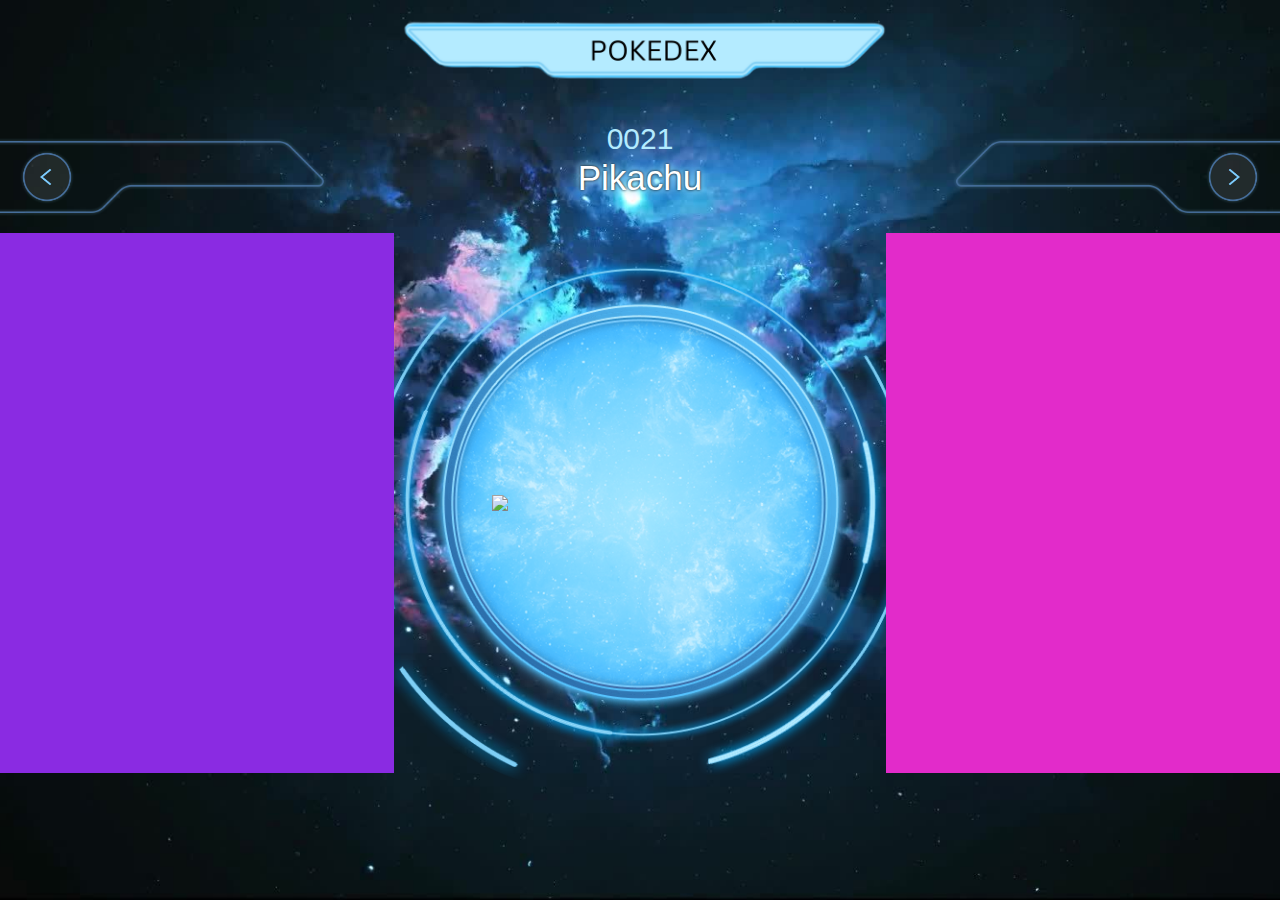
==== card.html @ f250ad4b "set up pokemon stats layout" ====
<!DOCTYPE html>
<html lang="en">
<head>
    <meta charset="UTF-8">
    <meta name="viewport" content="width=device-width, initial-scale=1.0">
    <link rel="icon" type="image/x-icon" href="images/icons/favIcon.png">
    <script src="js/handlebars.min.js"></script>
    <link rel="stylesheet" href="css/pokemonStatsPage/card.css">
    <link rel="stylesheet" href="css/initialPage/homeSection/nav-section.css">
    <link rel="stylesheet" href="css/initialPage/homeSection/landing-section.css">
    <link rel="stylesheet" href="css/general.css">
    <link rel="stylesheet" href="css/pokemonStatsPage/slider.css">
    <title>Pokedex</title>
</head>
<body>
    <!-- nav-bar -->
    <nav>
        <img src="/images/pokdex-title.png" id="nav-title">
    </nav>

  
    <!-- main -->
    <div id="main-container">

        <!-- slider -->
        <div id = "pokedex-slider">
            <div id="left-slider-bkg">
                <img src="images/icons/arrow_left_btn.png" id="left-arrow">
            </div>
            <div id="slider-title">
                <span id="slider-id">0021</span>
                <p id="slider-name">Pikachu</p>
            </div>
            <div id="right-slider-bkg">
                <img src="/images/icons/arrow_right_btn.png" id = "right-arrow">
            </div>
        </div>



        <section id = "pokemon-container">
              <!-- left section -->
            <div id = "pokemon-card-left-section">
                <div id="top-left-section">
                    <div id="name">

                    </div>
                    <div id="about">

                    </div>
                    
                </div>
                <div id="bottom-left-section">
                    <div id="about-pokemon">

                    </div>
                </div>
            </div>

            <!-- middle -->

            <div id="pokemon-bkg-container">
                <img src="images/0f5fe38127f2284bd9d2ed531117440f-removebg-preview.png" id ="back">
                <img src="images/pokemon_circle_bg.png" id = "circle">
                <img src="images/pokemon_bg.png" id="rotate">
            </div>
           
        
            <!-- right section -->
            <div id = "pokemon-card-right-section">
                
            </div>
        </section>
    </div>

    <script type="text/x-handlebars-template" id="pokemon-template">
    <!-- The content of the Handlebars template will go here -->
    </script>


    <script  type="module" src="/js/app.js"></script>
    <script  type="module" src="js/advance-search-handler.js"></script>
</body>
</html>
---- css/pokemonStatsPage/card.css ----
#pokemon-container{
    width:100%;
    height:60vh;
    display:flex;
    align-items: center;
    justify-content: center;

  }


/* middle section*/
#pokemon-bkg-container{
  display:flex;
  flex-direction: column;
  align-items: center;
  justify-content: center;
  margin:auto;
  width:50%;
}

#circle{
  z-index:-1;
  position:absolute;
  width:30%;
}
#back{
  z-index:1;
  width:60%;
}
#rotate{
  z-index:-2;
  position:absolute;
  width:45%;
  animation: rotate 3s linear infinite;

}

@keyframes rotate {
  from {
      transform: rotate(0deg); /* Starting rotation angle (0 degrees) */
  }
  to {
      transform: rotate(360deg); /* Ending rotation angle (360 degrees) for a full rotation */
  }
}



/* left section */
#pokemon-card-left-section{
  background-color:blueviolet;
  width:40%;
  display:flex;
  flex-direction: column;
  height:60vh;

}


#top-left-section{
    background-color: aquamarine;

}
#bottom-left-section{
    background-color:green;

}

/* right slider */
#pokemon-card-right-section{
  background-color:rgb(226, 43, 202);
  width:40%;
  display:flex;
  flex-direction: column;
  height:60vh;

}



  /* Add your mobile-specific styles here */
@media (max-width: 600px) {
    #pokemon-container {
        display: flex;
        flex-direction: column;
        margin-top:50px;
    }
    #pokemon-bkg-container,
    #circle{
      width:70%;
    }
    #back{
      width:70%;
    }
    #rotate{
      width:90%;
    }

    #pokemon-bkg-container {
        order: -1; /* Places the middle section on top */
    }
    #rotate{
      animation: none;
    }

    /* left */
    #pokemon-card-left-section{
      width:100%;
      margin-top:50px;
    }

    #pokemon-card-right-section{
      width:100%;
    }

    /* right */
}
---- css/initialPage/homeSection/nav-section.css ----
nav{
    display:flex;
    align-items: center;
    justify-content: center;
    width:50%;
    margin:auto;
}

#nav-title{
    width:80%;
}

#logo{
    max-width:120px;
    cursor: pointer;
}

#ball-logo{
    max-width:30px;
    cursor:pointer;
}
---- css/initialPage/homeSection/landing-section.css ----
#landing-section{
    width: 100%;
    display:flex;
    flex-direction: column;
}


/* background */
#background-container{
  position:absolute;
  height:50vh;
  top:0;;
  z-index:-10;

}

#landing-img{
  width:100%;
  opacity: 0.9;
}

/* search section */
#search-section{
    width:100%;
    border:0.6px solid white;
    border:1px solid #91c6e9;
    box-shadow:  0 0 2px #68b7ec, 0 0 2px #68b7ec, 0 0 2px #68b7ec, 0 0 10px #68b7ec,
                inset 0 0 25px #68b7ec;
    border-radius: 20px;
    border-bottom-left-radius: 10px;
    border-bottom-right-radius: 10px;
    margin-top:30%;
    
  }

#search-container{
    padding-left:40px;
    padding-right:80px;
    padding-bottom:20px;
    padding-top:15px;
    display:flex;
    flex-direction: column;

}
  
  
#look-up-title {
    margin:none;
    text-transform: initial;
    font-weight: 100;
    color: #b3eafe;
    text-shadow: 0 0 5px #b3eafe, 0 0 5px #b3eafe;

    font-size: 100%;
   
}
  
#search{
    display: flex;
    align-items: center;
    justify-content: center;
    margin-right:80px;
    width:100%;
}
  
#search-bar {
    display:flex;
    align-items: center;
    padding-right: 10px; 
    flex: 3; 
}
  
  
#search-bar input {
    max-width: 70%;
    background-color: transparent;
    background-color: rgb(246, 246, 255);
    border-radius: 40px;
    height: 40px;
    outline: none;
    border: none;
    font-weight: 100;
    font-size:100%;
    color: rgb(0, 0, 0);
    font-family: 'Raleway', sans-serif;
    padding-left: 30px;
    flex:2;
}
  
#search-bar img {
    max-width: 30px;
    cursor: pointer;
    margin-left:-60px;
    padding-right:15px;
}
  
  
#lookup-btn{
    background-color: transparent;
    outline: none;
    border: none;;
}
  
  
#suprise-me-btn{
    display:flex;
    justify-content: center;
    align-items: center;
    align-self: center;
    height:40px;
    width:20%;
    border-radius:60px;
    outline: none;
    border:none;
    background-color: #ffdc00 ;
    box-shadow: 0 0 5px #ffdc00, 0 0 2px #ffdc00, 0 0 5px #ffdc00, 0 0 200px #ffdc00;
    color:white;
    cursor: pointer;
    padding:10px;
  }
  
  
#suprise-me-btn img{
    max-width:28px;
  }


  /* media queries */
  
  @media (max-width: 750px) {
    #background-container{
      position:relative;
      height:fit-content
    }
    #title-cntainer{
      height:6.5vh;
    }
    #title-img{
      width:100%;
    
    }
    #look-up-title {
      font-size: 15px;
    }
    #search-section{
      margin-top:0;
    }
    
    #search-container{
        padding-right:10px;
        padding-left:10px;
    }
    #search-bar{
        padding-right:0px;
        width:100%;
    }

    #search-bar input{
      width:100%;
      height: 30px;;
    }
  
    #suprise-me-btn{
      height:30px;
    }

    #search-bar img ,
    #suprise-me-btn img{
      width:20px;
    }
  
    #search-bar img {
      padding-right:10px;
    } 
  }
---- css/general.css ----
html{
    background-image: url("/images/background.jpg");
    background-position: center;
    background-size: cover;
    background-attachment: fixed;
    z-index:-100;
    font-family: 'Franklin Gothic Medium', 'Arial Narrow', Arial, sans-serif;
}


body{
    margin:0;
    font-size:20px;
}

h1{
    font-size:larger !important;
}

#main-container{
    max-width:100%;
    margin:auto;
    z-index:100;
}
---- css/pokemonStatsPage/slider.css ----
/* slider */

#pokedex-slider{
    display:flex;
    align-items: center;
    justify-content:space-between;
    margin:auto;
    margin-top:20px;
    width:100%;
    position:relative;
 
}

/* left side of slider */
#left-slider-bkg{
    width:35%;
    background-image: url("/images/arrow_pc_left.png");
    background-size: contain;
    background-repeat: no-repeat;
    background-position: left;
    display: flex;
    align-items: center;
    justify-content: left;
    padding-top:12px;
    padding-bottom:12px;
    cursor: pointer;
  

}

#left-arrow{
  padding-left:20px;
  width:12%;
  cursor: pointer;

}

/* right side of slider */
#right-slider-bkg{
    width:35%;
    background-image: url("/images/arrow_pc_right.png");
    background-size: contain;
    background-position: right;
    background-repeat: no-repeat;
    display:flex;
    align-items:center;
    justify-content: right;
    padding-top:12px;
    padding-bottom:12px;
    cursor: pointer;
    
  
}

#right-arrow{
    padding-right:20px;
    width:12%;
    cursor: pointer;
 
}

#slider-title{
  display: flex;
  flex-direction: column;
  align-items: center;
  margin:auto;
  font-size: 35px;
  font-weight:500;
}

/* pokemon title */
#slider-name{
  margin-top:2px;
  color: #fff;
  text-shadow: 0 0 3px #000, 2px 2px 7px #9be1ff, -2px -2px 7px #9be1ff;
}

#slider-id{
  font-size:30px;
  color: #b3eafe;
}


@media (max-width: 670px) {
  #right-slider-bkg,
  #left-slider-bkg{
    background-image: none;
  }

  #right-arrow,
  #left-arrow{
    width:40%;
  }

  #slider-name{
    margin-bottom:0;
  }
}
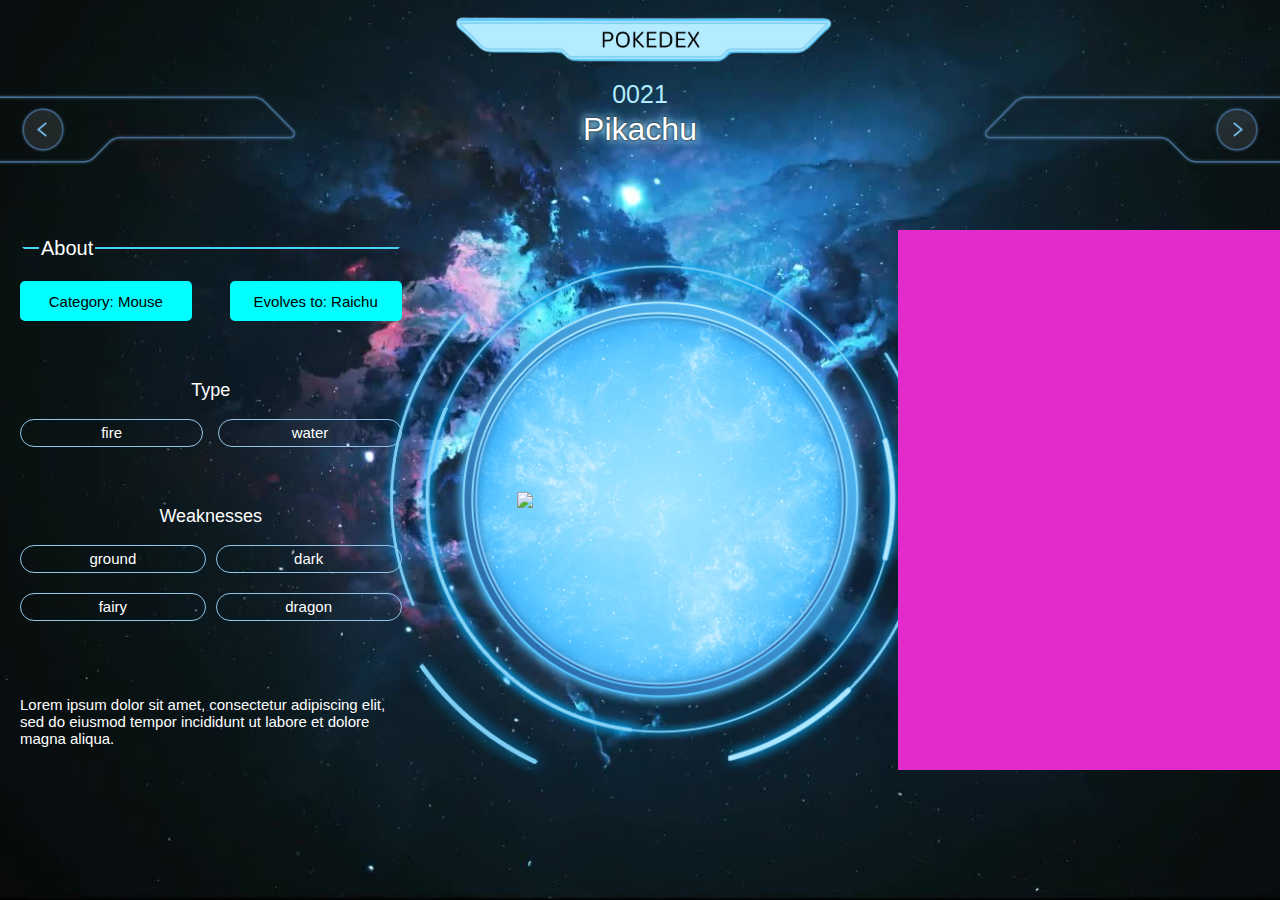
==== commit 6be4c001: "added left section for pokemon card" ====
--- a/card.html
+++ b/card.html
@@ -36,23 +36,46 @@
             </div>
         </div>
 
-
-
         <section id = "pokemon-container">
               <!-- left section -->
             <div id = "pokemon-card-left-section">
+                <!-- top -->
                 <div id="top-left-section">
-                    <div id="name">
-
+                    <fieldset>
+                        <legend class="left-legend">About</legend>
+                    </fieldset>
+                    <div id="about-info-container">
+                        <div id="about-category">
+                            <p>Category: Mouse</p>
+                        </div>
+                        <div id="about-evolution">
+                            <p>Evolves to: Raichu</p>
+                        </div>
                     </div>
-                    <div id="about">
-
+                    <div id="pokemon-traits-container">
+                        <div id="about-types-container">
+                            <p>Type</p>
+                            <div id="about-types">
+                                <button class="type-btn">fire</button>
+                                <button class="type-btn">water</button>
+                            </div>
+                        </div>
+                        <div id="about-weakness-container">
+                            <p>Weaknesses</p>
+                            <div id="about-weakness">
+                                <button class="type-btn">ground</button>
+                                <button class="type-btn">dark</button>
+                                <button class="type-btn">fairy</button>
+                                <button class="type-btn">dragon</button>
+                            </div>
+                        </div>
                     </div>
-                    
                 </div>
+                <!-- bottom -->
                 <div id="bottom-left-section">
                     <div id="about-pokemon">
-
+                        <p>Lorem ipsum dolor sit amet, consectetur adipiscing elit, 
+                            sed do eiusmod tempor incididunt ut labore et dolore magna aliqua. </p>
                     </div>
                 </div>
             </div>
@@ -77,9 +100,6 @@
     <!-- The content of the Handlebars template will go here -->
     </script>
 
-
-    <script  type="module" src="/js/app.js"></script>
-    <script  type="module" src="js/advance-search-handler.js"></script>
 </body>
 </html>
 
--- a/css/pokemonStatsPage/card.css
+++ b/css/pokemonStatsPage/card.css
@@ -4,11 +4,12 @@
     display:flex;
     align-items: center;
     justify-content: center;
+    margin-top:50px;
 
   }
 
 
-/* middle section*/
+/*---------------------------------------------- middle section--------------------------------------------------*/
 #pokemon-bkg-container{
   display:flex;
   flex-direction: column;
@@ -16,6 +17,7 @@
   justify-content: center;
   margin:auto;
   width:50%;
+  
 }
 
 #circle{
@@ -46,27 +48,127 @@
 
 
 
-/* left section */
+/* ----------------------------------------------left section ---------------------------------------------------*/
 #pokemon-card-left-section{
-  background-color:blueviolet;
+
   width:40%;
   display:flex;
   flex-direction: column;
-  height:60vh;
-
-}
-
-
-#top-left-section{
-    background-color: aquamarine;
-
-}
+  margin:20px;
+  position:relative;
+
+}
+
+/* ------------top left section ------------------*/
+
+
+fieldset{
+  border: 2px solid transparent; 
+  border-top-color: rgb(70, 211, 243); 
+  color:white;
+  background-color: transparent;
+
+}
+
+/*
+ pokemon traits section:
+
+ contains about container and weakness container
+
+*/
+
+#pokemon-traits-container{
+  display:flex;
+  flex-direction: column;
+  justify-content: space-evenly;
+  height:40vh;
+
+}
+
+/* about container */
+#about-info-container{
+  display:flex;
+  justify-content: space-between;
+}
+
+#about-category,
+#about-evolution{
+  display:flex;
+  background-color: #00ffff;
+  justify-content: space-evenly;
+  align-items: center;
+  width:45%;
+  height:40px;
+  padding:none;
+  font-size:15px;
+  border:none;
+  border-radius:5px;
+  white-space: nowrap; 
+  
+}
+
+/* types/weakness container */
+#about-types-container,
+#about-weakness-container{
+  display:flex;
+  flex-direction: column;
+  align-items: center;
+  justify-content: center;
+}
+
+#about-types-container p,
+#about-weakness-container p{
+  font-size:18px;
+  color:white;
+  padding:none;
+}
+
+#about-types{
+  display:flex;
+  width:100%;
+  justify-content: space-between;
+  align-items: center;
+}
+
+#about-weakness{
+  display: grid;
+  grid-template-columns: 1fr 1fr;
+  grid-template-rows: 1fr;
+  grid-column-gap: 10px;
+  grid-row-gap: 20px;
+  width:100%;
+  margin-bottom:20px;
+}
+
+.type-btn{
+  background-color: transparent;
+  border:none;
+  color:white;
+  border-radius: 50px;
+  width:100%;
+  border-style: solid;
+  border-width: 1px;
+  border-color: #91c6e9;
+  height:28px;
+  font-size:15px;
+  cursor:pointer;
+
+}
+
+#about-types .type-btn{
+  width:48%;
+}
+
+
+
+/* -----------------------bottom left section------------- */
+
 #bottom-left-section{
-    background-color:green;
-
-}
-
-/* right slider */
+    color:white;
+    font-size:15px;
+}
+
+/* ------------------------------------------------------right section -----------------------------------------------*/
 #pokemon-card-right-section{
   background-color:rgb(226, 43, 202);
   width:40%;
@@ -79,11 +181,17 @@
 
 
   /* Add your mobile-specific styles here */
-@media (max-width: 600px) {
+  @media (max-width: 700px) {
     #pokemon-container {
         display: flex;
         flex-direction: column;
-        margin-top:50px;
+        margin-top:100px;
+        height:100vh;
+        width:90%;
+        margin:auto;
+    }
+    #pokemon-traits-container{
+      height:30vh;
     }
     #pokemon-bkg-container,
     #circle{
@@ -98,6 +206,8 @@
 
     #pokemon-bkg-container {
         order: -1; /* Places the middle section on top */
+        margin-bottom:100px;
+        margin-top:100px;
     }
     #rotate{
       animation: none;
@@ -109,9 +219,13 @@
       margin-top:50px;
     }
 
+    #about-category {
+
+    }
     #pokemon-card-right-section{
       width:100%;
     }
 
     /* right */
-}+}
+
--- a/css/initialPage/homeSection/nav-section.css
+++ b/css/initialPage/homeSection/nav-section.css
@@ -7,7 +7,7 @@
 }
 
 #nav-title{
-    width:80%;
+    width:400px;
 }
 
 #logo{
--- a/css/pokemonStatsPage/slider.css
+++ b/css/pokemonStatsPage/slider.css
@@ -5,7 +5,7 @@
     align-items: center;
     justify-content:space-between;
     margin:auto;
-    margin-top:20px;
+    margin:0px;
     width:100%;
     position:relative;
  
@@ -13,7 +13,7 @@
 
 /* left side of slider */
 #left-slider-bkg{
-    width:35%;
+    width:30%;
     background-image: url("/images/arrow_pc_left.png");
     background-size: contain;
     background-repeat: no-repeat;
@@ -37,7 +37,7 @@
 
 /* right side of slider */
 #right-slider-bkg{
-    width:35%;
+    width:30%;
     background-image: url("/images/arrow_pc_right.png");
     background-size: contain;
     background-position: right;
@@ -64,7 +64,7 @@
   flex-direction: column;
   align-items: center;
   margin:auto;
-  font-size: 35px;
+  font-size: 32px;
   font-weight:500;
 }
 
@@ -76,7 +76,7 @@
 }
 
 #slider-id{
-  font-size:30px;
+  font-size:25px;
   color: #b3eafe;
 }
 
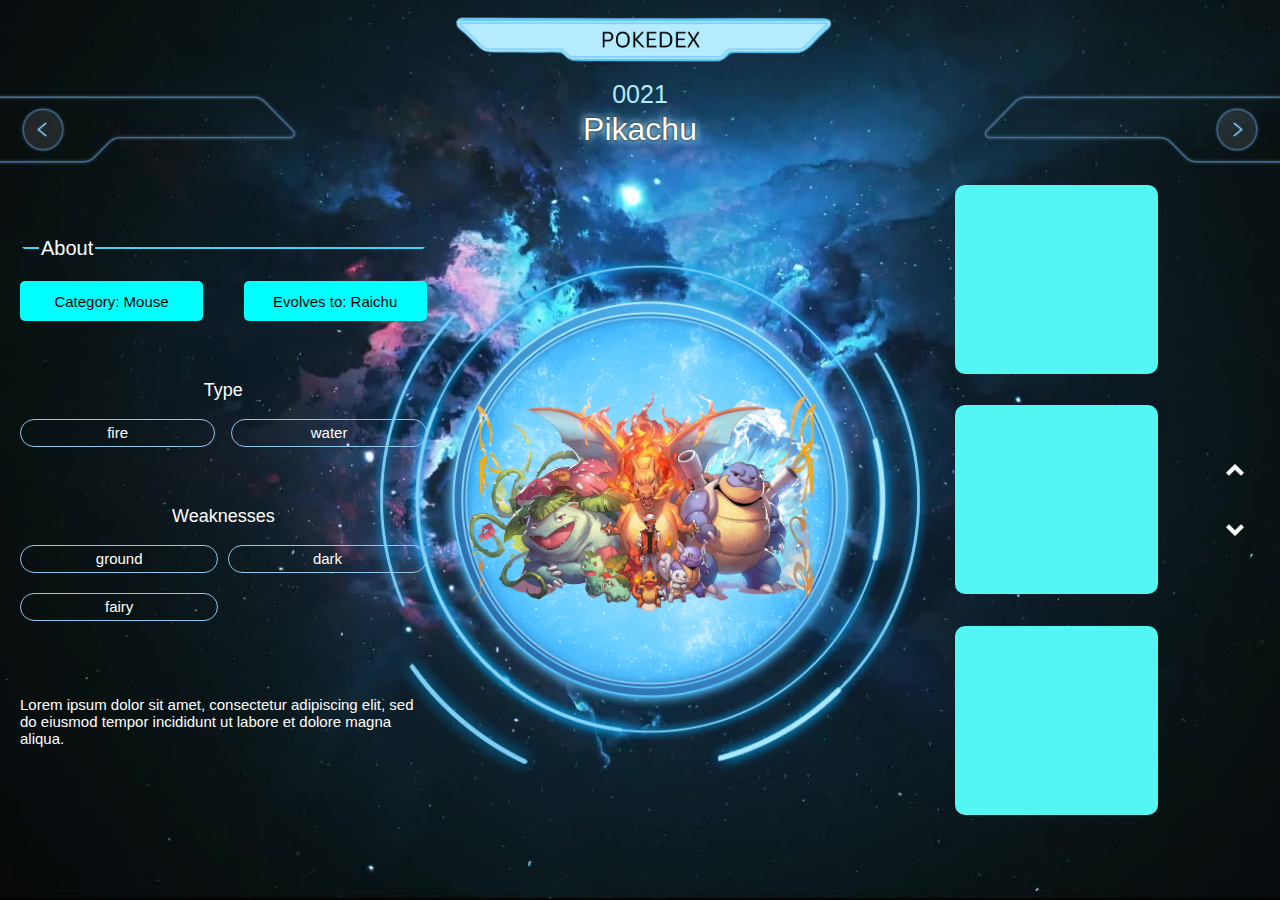
==== commit b02018a7: "completed right section of pokemon card" ====
--- a/card.html
+++ b/card.html
@@ -54,19 +54,19 @@
                     </div>
                     <div id="pokemon-traits-container">
                         <div id="about-types-container">
-                            <p>Type</p>
+                            <p class="attribut-title">Type</p>
                             <div id="about-types">
                                 <button class="type-btn">fire</button>
                                 <button class="type-btn">water</button>
                             </div>
                         </div>
                         <div id="about-weakness-container">
-                            <p>Weaknesses</p>
+                            <p class="attribut-title">Weaknesses</p>
                             <div id="about-weakness">
                                 <button class="type-btn">ground</button>
                                 <button class="type-btn">dark</button>
                                 <button class="type-btn">fairy</button>
-                                <button class="type-btn">dragon</button>
+        
                             </div>
                         </div>
                     </div>
@@ -83,7 +83,7 @@
             <!-- middle -->
 
             <div id="pokemon-bkg-container">
-                <img src="images/0f5fe38127f2284bd9d2ed531117440f-removebg-preview.png" id ="back">
+                <img src="images/landing-background.png" id ="back">
                 <img src="images/pokemon_circle_bg.png" id = "circle">
                 <img src="images/pokemon_bg.png" id="rotate">
             </div>
@@ -91,7 +91,15 @@
         
             <!-- right section -->
             <div id = "pokemon-card-right-section">
-                
+                <div id="arrows">
+                    <img id ="up-arrow" src="images/icons/expand-arrow.png">
+                    <img id ="down-arrow" src="images/icons/expand-arrow.png">
+                </div>
+                <div id="evolution-chain-container">
+                    <div class="pokemon-evolution"></div>
+                    <div class="pokemon-evolution"></div>
+                    <div class="pokemon-evolution"></div>
+                </div>
             </div>
         </section>
     </div>
--- a/css/pokemonStatsPage/card.css
+++ b/css/pokemonStatsPage/card.css
@@ -16,7 +16,7 @@
   align-items: center;
   justify-content: center;
   margin:auto;
-  width:50%;
+  width:40%;
   
 }
 
@@ -27,7 +27,7 @@
 }
 #back{
   z-index:1;
-  width:60%;
+  width:90%;
 }
 #rotate{
   z-index:-2;
@@ -56,6 +56,7 @@
   flex-direction: column;
   margin:20px;
   position:relative;
+  margin:20px;
 
 }
 
@@ -170,18 +171,56 @@
 
 /* ------------------------------------------------------right section -----------------------------------------------*/
 #pokemon-card-right-section{
-  background-color:rgb(226, 43, 202);
-  width:40%;
-  display:flex;
-  flex-direction: column;
-  height:60vh;
-
-}
-
+  width:40%;
+  display:flex;
+  justify-content: space-between;
+  align-items: center;
+  height:70vh;
+  margin:20px;
+  margin-left:0px;
+}
+
+#evolution-chain-container{
+  height:100%;
+  width:50%;
+  margin: auto;
+  display:flex;
+  flex-direction: column;
+  justify-content: space-between;
+  position:relative;
+  
+}
+
+.pokemon-evolution{
+  height:30%;
+  width:100%;
+  background-color: rgb(84, 246, 243);
+  border:none;
+  border-radius: 10px;
+}
+
+#arrows{
+  display:flex;
+  flex-direction: column;
+  align-items: center;
+  justify-content: space-between;
+  height:80px;
+  position: absolute;
+  right:20px;
+}
+
+#arrows img{
+  width:40%;
+  cursor: pointer;
+}
+
+#up-arrow{
+  transform: rotate(180deg);
+}
 
 
   /* Add your mobile-specific styles here */
-  @media (max-width: 700px) {
+  @media (max-width: 920px) {
     #pokemon-container {
         display: flex;
         flex-direction: column;
@@ -197,9 +236,9 @@
     #circle{
       width:70%;
     }
-    #back{
+    /* #back{
       width:70%;
-    }
+    } */
     #rotate{
       width:90%;
     }
@@ -216,7 +255,7 @@
     /* left */
     #pokemon-card-left-section{
       width:100%;
-      margin-top:50px;
+      margin-top:10px;
     }
 
     #about-category {
@@ -224,8 +263,21 @@
     }
     #pokemon-card-right-section{
       width:100%;
-    }
-
+      flex-direction: column;
+    }
+
+    #evolution-chain-container{
+      flex-direction: row;
+      width:100%;
+    }
+    .pokemon-evolution{
+      height:100%;
+      width:30%;
+    }
+    #arrows img{
+      display:none;
+    }
     /* right */
-}
-
+
+}
+
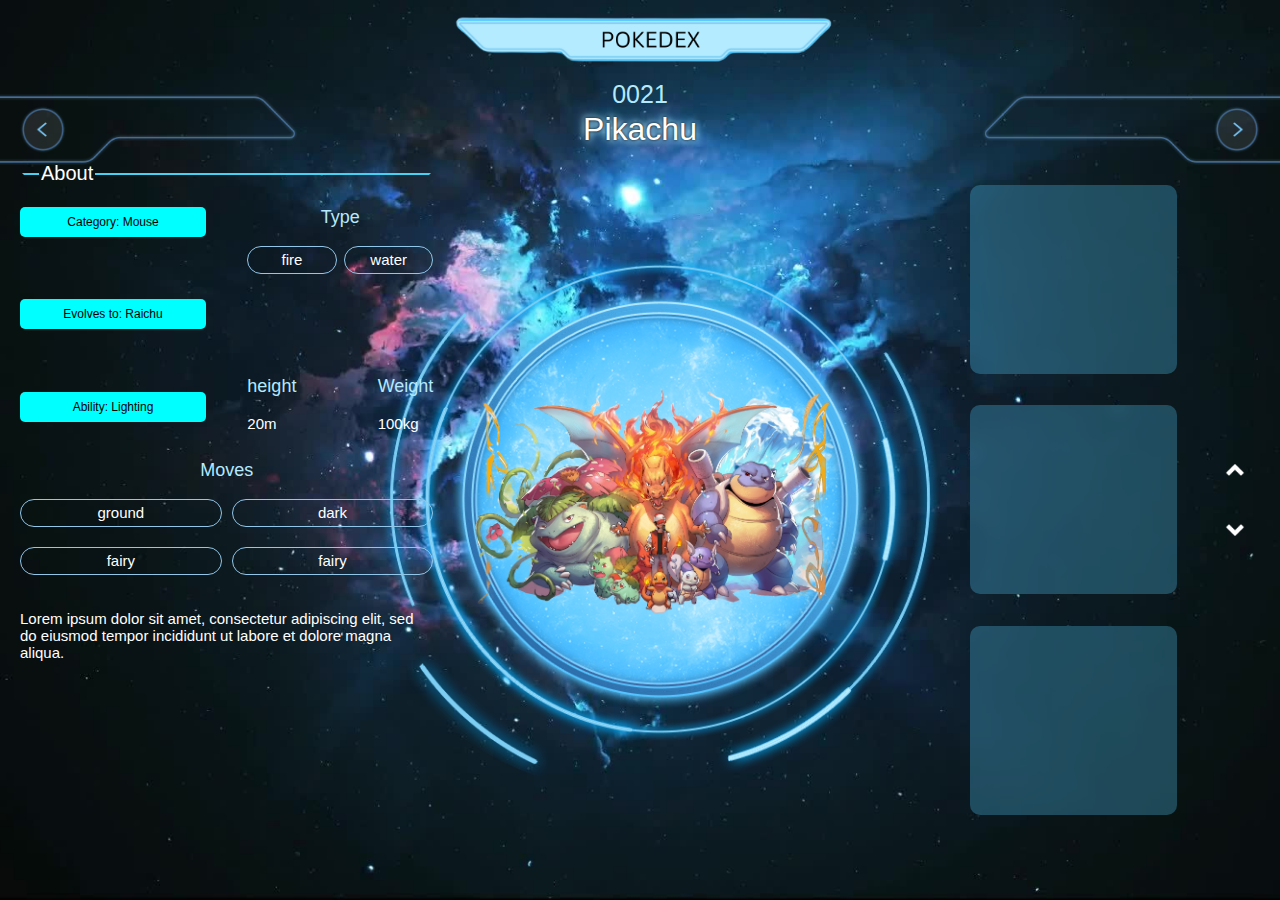
==== commit 628e9ac4: "completed card layout for pokemon" ====
--- a/card.html
+++ b/card.html
@@ -44,30 +44,52 @@
                     <fieldset>
                         <legend class="left-legend">About</legend>
                     </fieldset>
-                    <div id="about-info-container">
-                        <div id="about-category">
-                            <p>Category: Mouse</p>
-                        </div>
-                        <div id="about-evolution">
-                            <p>Evolves to: Raichu</p>
-                        </div>
-                    </div>
-                    <div id="pokemon-traits-container">
-                        <div id="about-types-container">
-                            <p class="attribut-title">Type</p>
-                            <div id="about-types">
-                                <button class="type-btn">fire</button>
-                                <button class="type-btn">water</button>
+                    <!-- top container -->
+                    <div id="pokemon-details-container">
+                        <!-- left section -->
+                         <div id="about-info-container">
+                            <div id="about-category">
+                                <p>Category: Mouse</p>
+                            </div>
+                            <div id="about-evolution">
+                                <p>Evolves to: Raichu</p>
+                            </div>
+                            <div id="about-ability-container">
+                                <p class="attribut-title">Ability: Lighting</p>
                             </div>
                         </div>
-                        <div id="about-weakness-container">
-                            <p class="attribut-title">Weaknesses</p>
-                            <div id="about-weakness">
-                                <button class="type-btn">ground</button>
-                                <button class="type-btn">dark</button>
-                                <button class="type-btn">fairy</button>
-        
+                        <!-- right section -->
+                        <div id="pokemon-traits-container">
+                            <!-- top -->
+                            <div id="about-types-container">
+                                <p class="attribut-title">Type</p>
+                                <div id="about-types">
+                                    <button class="type-btn">fire</button>
+                                    <button class="type-btn">water</button>
+                                </div>
                             </div>
+                            <!-- bottom -->
+                            <div id="pokemon-size-container">
+                                <div id="height-container">
+                                    <p id="height-title">height</p>
+                                    <p id="height">20m</p>
+                                </div>
+                                <div id="weight-container">
+                                    <p id="weight-title">Weight</p>
+                                    <p id="weight">100kg</p>
+                                </div>
+                            </div>
+                    </div>
+                </div>
+                
+                    <div id="about-moves-container">
+                        <p class="attribut-title">Moves</p>
+                        <div id="about-moves">
+                            <button class="type-btn">ground</button>
+                            <button class="type-btn">dark</button>
+                            <button class="type-btn">fairy</button>
+                            <button class="type-btn">fairy</button>
+    
                         </div>
                     </div>
                 </div>
@@ -80,10 +102,10 @@
                 </div>
             </div>
 
-            <!-- middle -->
+            <!-- middle section -->
 
             <div id="pokemon-bkg-container">
-                <img src="images/landing-background.png" id ="back">
+                <img src="images/landing-background.png" id ="pokemon-img">
                 <img src="images/pokemon_circle_bg.png" id = "circle">
                 <img src="images/pokemon_bg.png" id="rotate">
             </div>
--- a/css/pokemonStatsPage/card.css
+++ b/css/pokemonStatsPage/card.css
@@ -3,8 +3,9 @@
     height:60vh;
     display:flex;
     align-items: center;
-    justify-content: center;
+    /* justify-content: center; */
     margin-top:50px;
+    margin-bottom:50px;
 
   }
 
@@ -25,9 +26,10 @@
   position:absolute;
   width:30%;
 }
-#back{
+#pokemon-img{
   z-index:1;
   width:90%;
+  cursor: pointer;
 }
 #rotate{
   z-index:-2;
@@ -57,10 +59,16 @@
   margin:20px;
   position:relative;
   margin:20px;
+  height:75vh;
 
 }
 
 /* ------------top left section ------------------*/
+#top-left-section{
+  display:flex;
+  flex-direction: column;
+  justify-content: space-between;
+}
 
 
 fieldset{
@@ -71,67 +79,112 @@
 
 }
 
-/*
- pokemon traits section:
-
- contains about container and weakness container
-
-*/
-
-#pokemon-traits-container{
-  display:flex;
-  flex-direction: column;
-  justify-content: space-evenly;
-  height:40vh;
-
-}
-
-/* about container */
+/* ------------------------top section of the left section----------------------------------- */
+
+#pokemon-details-container{
+  display:flex;
+  justify-content: space-between;
+  width:100%;
+  height:25vh;
+}
+
+
+/*-------------- left section -------------*/
 #about-info-container{
   display:flex;
-  justify-content: space-between;
+  flex-direction: column;
+  justify-content: space-between;
+  width:45%;
 }
 
 #about-category,
-#about-evolution{
+#about-evolution,
+#about-ability-container{
   display:flex;
   background-color: #00ffff;
-  justify-content: space-evenly;
-  align-items: center;
-  width:45%;
-  height:40px;
+  justify-content: space-around;
+  align-items: center;
+  width:100%;
+  height:30px;
   padding:none;
-  font-size:15px;
+  font-size:12px;
   border:none;
   border-radius:5px;
   white-space: nowrap; 
+  margin-bottom:10px;
   
 }
 
-/* types/weakness container */
-#about-types-container,
-#about-weakness-container{
+/* -------------right section-------------------*/
+
+#pokemon-traits-container{
+  display:flex;
+  flex-direction: column;
+  justify-content: space-between;
+  width:45%;
+}
+
+/* top */
+#about-types-container{
+  width:100%;
   display:flex;
   flex-direction: column;
   align-items: center;
   justify-content: center;
 }
 
-#about-types-container p,
-#about-weakness-container p{
+#about-types-container p{
   font-size:18px;
+  color:#b3eafe;
+  padding:none;
+  margin-top:0px;
+}
+
+#about-types{
+  display:flex;
+  width:100%;
+  justify-content: space-between;
+  align-items: center;
+}
+
+/* bottom */
+
+#pokemon-size-container{
+  width:100%;
+  display:flex;
+  align-items: center;
+  justify-content: space-between
+}
+
+#weight-container,
+#height-container{
+  display: flex;
+  flex-direction: column;
+
+}
+
+#weight-title,
+#height-title{
+  font-size: 18px;
+  color:#b3eafe;
+}
+
+#weight,
+#height{
+  font-size: 15px;;
+  margin:0px;
   color:white;
-  padding:none;
-}
-
-#about-types{
-  display:flex;
-  width:100%;
-  justify-content: space-between;
-  align-items: center;
-}
-
-#about-weakness{
+}
+
+
+/* ---------------------------- middle section of the top left section ------------------------------ */
+#about-moves-container{
+  width:100%;
+  margin-top:10px;
+}
+
+
+#about-moves{
   display: grid;
   grid-template-columns: 1fr 1fr;
   grid-template-rows: 1fr;
@@ -139,6 +192,12 @@
   grid-row-gap: 20px;
   width:100%;
   margin-bottom:20px;
+}
+
+#about-moves-container p{
+  text-align: center;
+  color:#b3eafe;
+  font-size: 18px;;
 }
 
 .type-btn{
@@ -162,6 +221,7 @@
 
 
 
+
 /* -----------------------bottom left section------------- */
 
 #bottom-left-section{
@@ -169,6 +229,7 @@
     font-size:15px;
 }
 
+
 /* ------------------------------------------------------right section -----------------------------------------------*/
 #pokemon-card-right-section{
   width:40%;
@@ -176,7 +237,6 @@
   justify-content: space-between;
   align-items: center;
   height:70vh;
-  margin:20px;
   margin-left:0px;
 }
 
@@ -194,9 +254,11 @@
 .pokemon-evolution{
   height:30%;
   width:100%;
-  background-color: rgb(84, 246, 243);
+  background-color: rgba(84, 200, 246, 0.3);
+  backdrop-filter: blur(8px);
   border:none;
   border-radius: 10px;
+  cursor: pointer;
 }
 
 #arrows{
@@ -219,18 +281,17 @@
 }
 
 
-  /* Add your mobile-specific styles here */
   @media (max-width: 920px) {
     #pokemon-container {
         display: flex;
         flex-direction: column;
         margin-top:100px;
-        height:100vh;
+        height:120vh;
         width:90%;
         margin:auto;
     }
     #pokemon-traits-container{
-      height:30vh;
+      /* height:30vh; */
     }
     #pokemon-bkg-container,
     #circle{
@@ -258,7 +319,7 @@
       margin-top:10px;
     }
 
-    #about-category {
+    #top-left-section{
 
     }
     #pokemon-card-right-section{
@@ -268,13 +329,17 @@
 
     #evolution-chain-container{
       flex-direction: row;
+      justify-content: space-between;
+      align-items: center;
       width:100%;
+      height:20vh;
     }
     .pokemon-evolution{
       height:100%;
       width:30%;
-    }
-    #arrows img{
+      margin-bottom: 50px;;
+    }
+    #arrows{
       display:none;
     }
     /* right */
--- a/css/initialPage/homeSection/nav-section.css
+++ b/css/initialPage/homeSection/nav-section.css
@@ -18,4 +18,10 @@
 #ball-logo{
     max-width:30px;
     cursor:pointer;
+}
+
+@media (max-width: 920px) {
+    #nav-title{
+        width:300px;
+    }
 }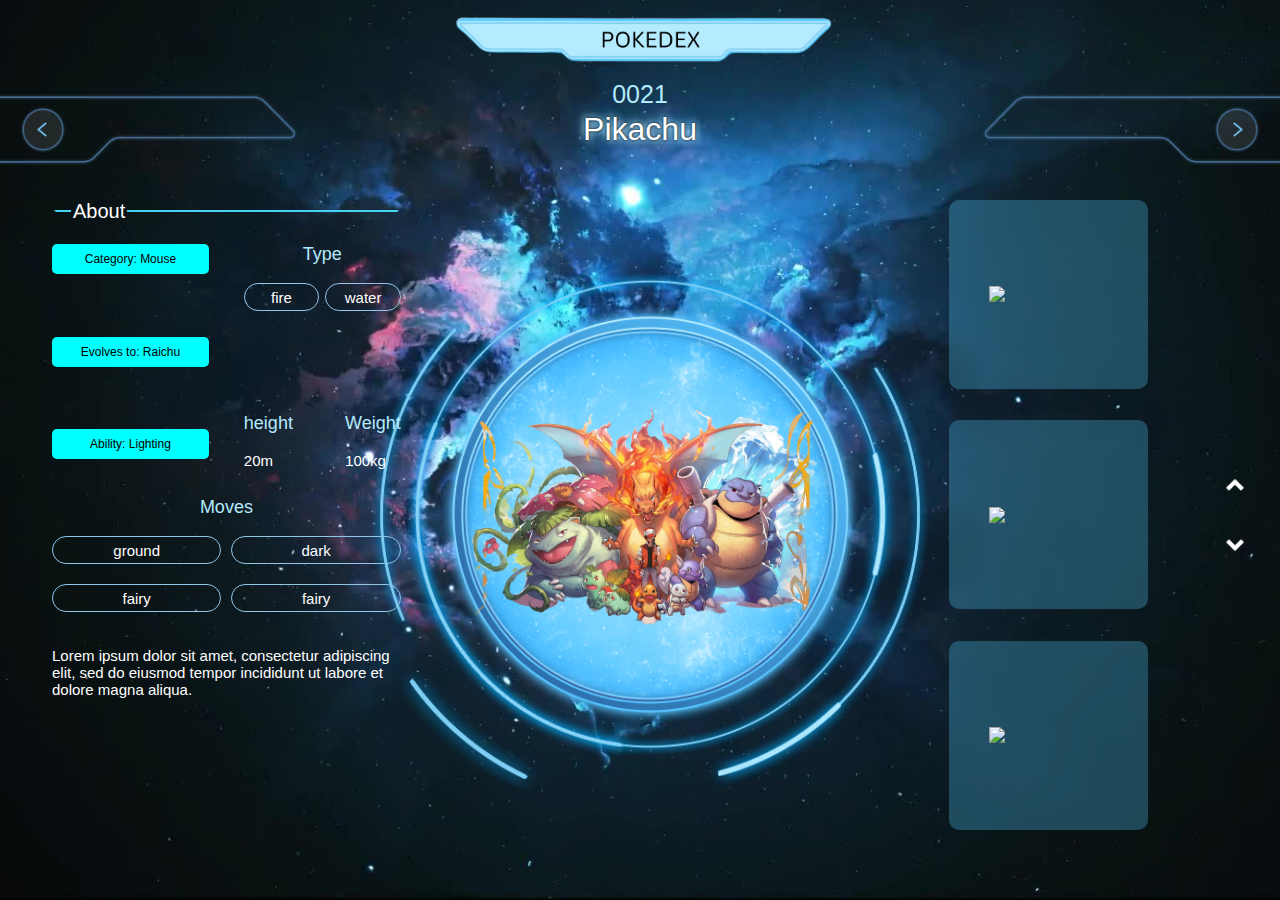
==== commit 96ed51f7: "fix: fixed styling for layout of card" ====
--- a/card.html
+++ b/card.html
@@ -103,7 +103,6 @@
             </div>
 
             <!-- middle section -->
-
             <div id="pokemon-bkg-container">
                 <img src="images/landing-background.png" id ="pokemon-img">
                 <img src="images/pokemon_circle_bg.png" id = "circle">
@@ -118,9 +117,9 @@
                     <img id ="down-arrow" src="images/icons/expand-arrow.png">
                 </div>
                 <div id="evolution-chain-container">
-                    <div class="pokemon-evolution"></div>
-                    <div class="pokemon-evolution"></div>
-                    <div class="pokemon-evolution"></div>
+                    <div class="pokemon-evolution"><img src="#" id="evolve-01"></div>
+                    <div class="pokemon-evolution"><img src="#" id="evolve-02"></div>
+                    <div class="pokemon-evolution"><img src="#" id="evolve-03"></div>
                 </div>
             </div>
         </section>
--- a/css/pokemonStatsPage/card.css
+++ b/css/pokemonStatsPage/card.css
@@ -1,10 +1,11 @@
 #pokemon-container{
-    width:100%;
-    height:60vh;
+    width:95%;
+    height:70vh;
     display:flex;
     align-items: center;
+    margin: auto;
     /* justify-content: center; */
-    margin-top:50px;
+    margin-top:20px;
     margin-bottom:50px;
 
   }
@@ -53,13 +54,14 @@
 /* ----------------------------------------------left section ---------------------------------------------------*/
 #pokemon-card-left-section{
 
-  width:40%;
-  display:flex;
-  flex-direction: column;
-  margin:20px;
+  width:35%;
+  display:flex;
+  flex-direction: column;
+  
   position:relative;
-  margin:20px;
-  height:75vh;
+  margin-right: 50px;
+  margin-left:20px;
+  height:100%;
 
 }
 
@@ -236,7 +238,7 @@
   display:flex;
   justify-content: space-between;
   align-items: center;
-  height:70vh;
+  height:100%;
   margin-left:0px;
 }
 
@@ -259,8 +261,17 @@
   border:none;
   border-radius: 10px;
   cursor: pointer;
-}
-
+  display:flex;
+  align-items: center;
+  justify-content: center;
+
+}
+
+#evolve-01,
+#evolve-02,
+#evolve-03{
+  width:60%;
+}
 #arrows{
   display:flex;
   flex-direction: column;
@@ -290,8 +301,8 @@
         width:90%;
         margin:auto;
     }
-    #pokemon-traits-container{
-      /* height:30vh; */
+    #pokemon-details-container{
+      height:inherit;
     }
     #pokemon-bkg-container,
     #circle{
@@ -310,18 +321,17 @@
         margin-top:100px;
     }
     #rotate{
-      animation: none;
+      /* animation: none; */
     }
 
     /* left */
     #pokemon-card-left-section{
       width:100%;
       margin-top:10px;
-    }
-
-    #top-left-section{
-
-    }
+      margin-right:20px;;
+    }
+
+  
     #pokemon-card-right-section{
       width:100%;
       flex-direction: column;
@@ -335,9 +345,8 @@
       height:20vh;
     }
     .pokemon-evolution{
-      height:100%;
+      height:80%;
       width:30%;
-      margin-bottom: 50px;;
     }
     #arrows{
       display:none;
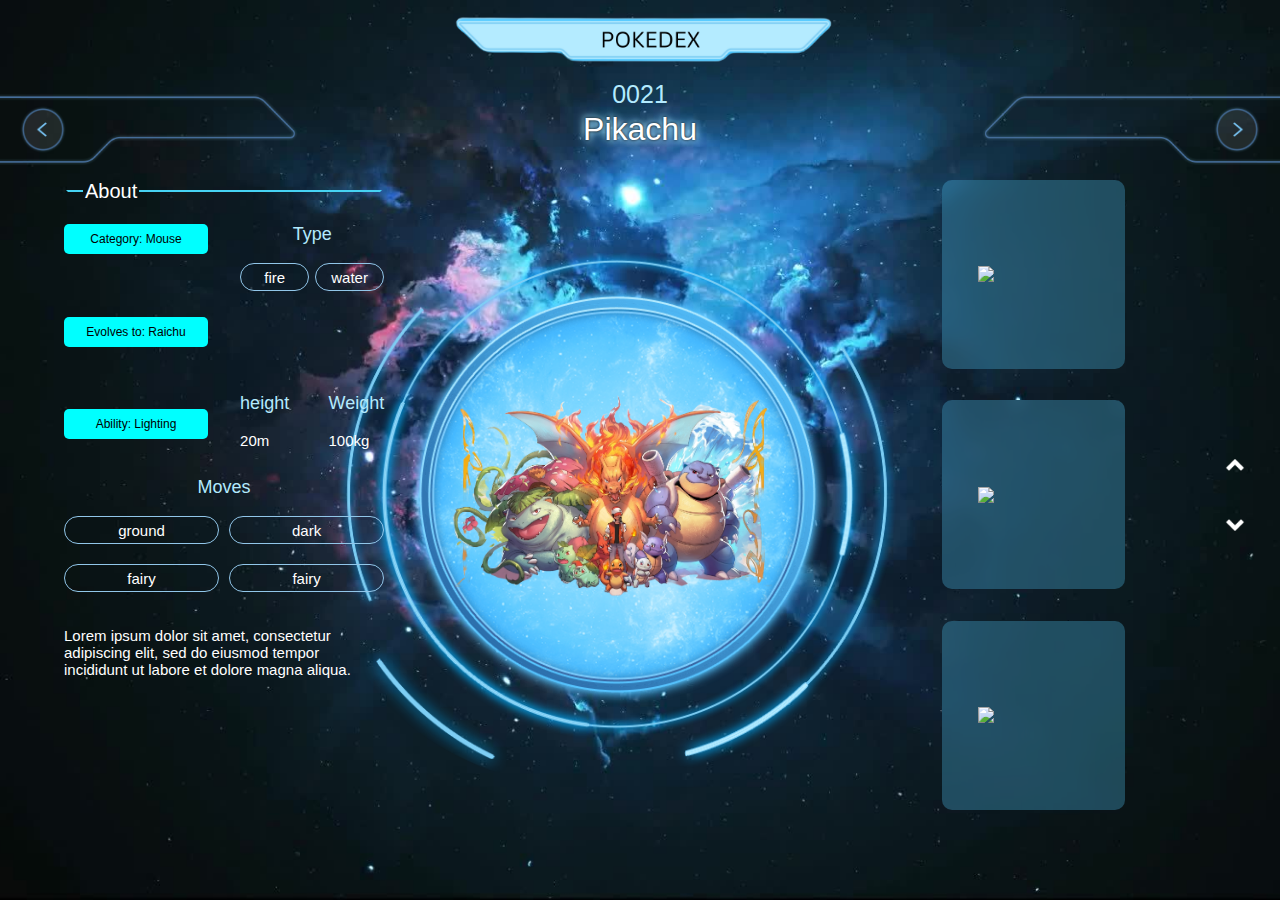
==== commit ed347d4f: "fix: fixed file structure" ====
--- a/card.html
+++ b/card.html
@@ -7,23 +7,20 @@
     <script src="js/handlebars.min.js"></script>
     <link rel="stylesheet" href="css/pokemonStatsPage/card.css">
     <link rel="stylesheet" href="css/initialPage/homeSection/nav-section.css">
-    <link rel="stylesheet" href="css/initialPage/homeSection/landing-section.css">
     <link rel="stylesheet" href="css/general.css">
     <link rel="stylesheet" href="css/pokemonStatsPage/slider.css">
+    <link rel="stylesheet" href="css/pokemonStatsPage/leftSection.css">
+    <link rel="stylesheet" href="css/pokemonStatsPage/middleSection.css">
+    <link rel="stylesheet" href="css/pokemonStatsPage/rightSection.css">
+    
     <title>Pokedex</title>
 </head>
 <body>
     <!-- nav-bar -->
     <nav>
         <img src="/images/pokdex-title.png" id="nav-title">
-    </nav>
-
-  
-    <!-- main -->
-    <div id="main-container">
-
-        <!-- slider -->
-        <div id = "pokedex-slider">
+          <!-- slider -->
+          <div id = "pokedex-slider">
             <div id="left-slider-bkg">
                 <img src="images/icons/arrow_left_btn.png" id="left-arrow">
             </div>
@@ -35,7 +32,11 @@
                 <img src="/images/icons/arrow_right_btn.png" id = "right-arrow">
             </div>
         </div>
+    </nav>
 
+  
+    <!-- main -->
+    <div id="main-container">
         <section id = "pokemon-container">
               <!-- left section -->
             <div id = "pokemon-card-left-section">
--- a/css/pokemonStatsPage/card.css
+++ b/css/pokemonStatsPage/card.css
@@ -1,295 +1,17 @@
 #pokemon-container{
-    width:95%;
+    width:100%;
     height:70vh;
     display:flex;
     align-items: center;
     margin: auto;
     /* justify-content: center; */
-    margin-top:20px;
     margin-bottom:50px;
 
   }
 
 
-/*---------------------------------------------- middle section--------------------------------------------------*/
-#pokemon-bkg-container{
-  display:flex;
-  flex-direction: column;
-  align-items: center;
-  justify-content: center;
-  margin:auto;
-  width:40%;
-  
-}
-
-#circle{
-  z-index:-1;
-  position:absolute;
-  width:30%;
-}
-#pokemon-img{
-  z-index:1;
-  width:90%;
-  cursor: pointer;
-}
-#rotate{
-  z-index:-2;
-  position:absolute;
-  width:45%;
-  animation: rotate 3s linear infinite;
-
-}
-
-@keyframes rotate {
-  from {
-      transform: rotate(0deg); /* Starting rotation angle (0 degrees) */
-  }
-  to {
-      transform: rotate(360deg); /* Ending rotation angle (360 degrees) for a full rotation */
-  }
-}
 
 
-
-/* ----------------------------------------------left section ---------------------------------------------------*/
-#pokemon-card-left-section{
-
-  width:35%;
-  display:flex;
-  flex-direction: column;
-  
-  position:relative;
-  margin-right: 50px;
-  margin-left:20px;
-  height:100%;
-
-}
-
-/* ------------top left section ------------------*/
-#top-left-section{
-  display:flex;
-  flex-direction: column;
-  justify-content: space-between;
-}
-
-
-fieldset{
-  border: 2px solid transparent; 
-  border-top-color: rgb(70, 211, 243); 
-  color:white;
-  background-color: transparent;
-
-}
-
-/* ------------------------top section of the left section----------------------------------- */
-
-#pokemon-details-container{
-  display:flex;
-  justify-content: space-between;
-  width:100%;
-  height:25vh;
-}
-
-
-/*-------------- left section -------------*/
-#about-info-container{
-  display:flex;
-  flex-direction: column;
-  justify-content: space-between;
-  width:45%;
-}
-
-#about-category,
-#about-evolution,
-#about-ability-container{
-  display:flex;
-  background-color: #00ffff;
-  justify-content: space-around;
-  align-items: center;
-  width:100%;
-  height:30px;
-  padding:none;
-  font-size:12px;
-  border:none;
-  border-radius:5px;
-  white-space: nowrap; 
-  margin-bottom:10px;
-  
-}
-
-/* -------------right section-------------------*/
-
-#pokemon-traits-container{
-  display:flex;
-  flex-direction: column;
-  justify-content: space-between;
-  width:45%;
-}
-
-/* top */
-#about-types-container{
-  width:100%;
-  display:flex;
-  flex-direction: column;
-  align-items: center;
-  justify-content: center;
-}
-
-#about-types-container p{
-  font-size:18px;
-  color:#b3eafe;
-  padding:none;
-  margin-top:0px;
-}
-
-#about-types{
-  display:flex;
-  width:100%;
-  justify-content: space-between;
-  align-items: center;
-}
-
-/* bottom */
-
-#pokemon-size-container{
-  width:100%;
-  display:flex;
-  align-items: center;
-  justify-content: space-between
-}
-
-#weight-container,
-#height-container{
-  display: flex;
-  flex-direction: column;
-
-}
-
-#weight-title,
-#height-title{
-  font-size: 18px;
-  color:#b3eafe;
-}
-
-#weight,
-#height{
-  font-size: 15px;;
-  margin:0px;
-  color:white;
-}
-
-
-/* ---------------------------- middle section of the top left section ------------------------------ */
-#about-moves-container{
-  width:100%;
-  margin-top:10px;
-}
-
-
-#about-moves{
-  display: grid;
-  grid-template-columns: 1fr 1fr;
-  grid-template-rows: 1fr;
-  grid-column-gap: 10px;
-  grid-row-gap: 20px;
-  width:100%;
-  margin-bottom:20px;
-}
-
-#about-moves-container p{
-  text-align: center;
-  color:#b3eafe;
-  font-size: 18px;;
-}
-
-.type-btn{
-  background-color: transparent;
-  border:none;
-  color:white;
-  border-radius: 50px;
-  width:100%;
-  border-style: solid;
-  border-width: 1px;
-  border-color: #91c6e9;
-  height:28px;
-  font-size:15px;
-  cursor:pointer;
-
-}
-
-#about-types .type-btn{
-  width:48%;
-}
-
-
-
-
-/* -----------------------bottom left section------------- */
-
-#bottom-left-section{
-    color:white;
-    font-size:15px;
-}
-
-
-/* ------------------------------------------------------right section -----------------------------------------------*/
-#pokemon-card-right-section{
-  width:40%;
-  display:flex;
-  justify-content: space-between;
-  align-items: center;
-  height:100%;
-  margin-left:0px;
-}
-
-#evolution-chain-container{
-  height:100%;
-  width:50%;
-  margin: auto;
-  display:flex;
-  flex-direction: column;
-  justify-content: space-between;
-  position:relative;
-  
-}
-
-.pokemon-evolution{
-  height:30%;
-  width:100%;
-  background-color: rgba(84, 200, 246, 0.3);
-  backdrop-filter: blur(8px);
-  border:none;
-  border-radius: 10px;
-  cursor: pointer;
-  display:flex;
-  align-items: center;
-  justify-content: center;
-
-}
-
-#evolve-01,
-#evolve-02,
-#evolve-03{
-  width:60%;
-}
-#arrows{
-  display:flex;
-  flex-direction: column;
-  align-items: center;
-  justify-content: space-between;
-  height:80px;
-  position: absolute;
-  right:20px;
-}
-
-#arrows img{
-  width:40%;
-  cursor: pointer;
-}
-
-#up-arrow{
-  transform: rotate(180deg);
-}
 
 
   @media (max-width: 920px) {
@@ -301,57 +23,6 @@
         width:90%;
         margin:auto;
     }
-    #pokemon-details-container{
-      height:inherit;
-    }
-    #pokemon-bkg-container,
-    #circle{
-      width:70%;
-    }
-    /* #back{
-      width:70%;
-    } */
-    #rotate{
-      width:90%;
-    }
-
-    #pokemon-bkg-container {
-        order: -1; /* Places the middle section on top */
-        margin-bottom:100px;
-        margin-top:100px;
-    }
-    #rotate{
-      /* animation: none; */
-    }
-
-    /* left */
-    #pokemon-card-left-section{
-      width:100%;
-      margin-top:10px;
-      margin-right:20px;;
-    }
-
-  
-    #pokemon-card-right-section{
-      width:100%;
-      flex-direction: column;
-    }
-
-    #evolution-chain-container{
-      flex-direction: row;
-      justify-content: space-between;
-      align-items: center;
-      width:100%;
-      height:20vh;
-    }
-    .pokemon-evolution{
-      height:80%;
-      width:30%;
-    }
-    #arrows{
-      display:none;
-    }
-    /* right */
 
 }
 
--- a/css/initialPage/homeSection/nav-section.css
+++ b/css/initialPage/homeSection/nav-section.css
@@ -1,8 +1,9 @@
 nav{
     display:flex;
+    flex-direction: column;
     align-items: center;
     justify-content: center;
-    width:50%;
+    width:100%;
     margin:auto;
 }
 
--- a/css/general.css
+++ b/css/general.css
@@ -18,7 +18,7 @@
 }
 
 #main-container{
-    max-width:100%;
+    max-width:90%;
     margin:auto;
     z-index:100;
 }
--- a/css/pokemonStatsPage/leftSection.css
+++ b/css/pokemonStatsPage/leftSection.css
@@ -0,0 +1,196 @@
+/* ----------------------------------------------left section ---------------------------------------------------*/
+#pokemon-card-left-section{
+    width:35%;
+    display:flex;
+    flex-direction: column;
+    position:relative;
+    margin-right: 50px;
+    height:100%;
+  
+  }
+  
+  /* ------------top left section ------------------*/
+  #top-left-section{
+    display:flex;
+    flex-direction: column;
+    justify-content: space-between;
+  }
+  
+  
+  fieldset{
+    border: 2px solid transparent; 
+    border-top-color: rgb(70, 211, 243); 
+    color:white;
+    background-color: transparent;
+  
+  }
+  
+  /* ------------------------top section of the left section----------------------------------- */
+  
+  #pokemon-details-container{
+    display:flex;
+    justify-content: space-between;
+    width:100%;
+    height:25vh;
+  }
+  
+  
+  /*-------------- left section -------------*/
+  #about-info-container{
+    display:flex;
+    flex-direction: column;
+    justify-content: space-between;
+    width:45%;
+  }
+  
+  #about-category,
+  #about-evolution,
+  #about-ability-container{
+    display:flex;
+    background-color: #00ffff;
+    justify-content: space-around;
+    align-items: center;
+    width:100%;
+    height:30px;
+    padding:none;
+    font-size:12px;
+    border:none;
+    border-radius:5px;
+    white-space: nowrap; 
+    margin-bottom:10px;
+    
+  }
+  
+  /* -------------right section-------------------*/
+  
+  #pokemon-traits-container{
+    display:flex;
+    flex-direction: column;
+    justify-content: space-between;
+    width:45%;
+  }
+  
+  /* top */
+  #about-types-container{
+    width:100%;
+    display:flex;
+    flex-direction: column;
+    align-items: center;
+    justify-content: center;
+  }
+  
+  #about-types-container p{
+    font-size:18px;
+    color:#b3eafe;
+    padding:none;
+    margin-top:0px;
+  }
+  
+  #about-types{
+    display:flex;
+    width:100%;
+    justify-content: space-between;
+    align-items: center;
+  }
+  
+  /* bottom */
+  
+  #pokemon-size-container{
+    width:100%;
+    display:flex;
+    align-items: center;
+    justify-content: space-between
+  }
+  
+  #weight-container,
+  #height-container{
+    display: flex;
+    flex-direction: column;
+  
+  }
+  
+  #weight-title,
+  #height-title{
+    font-size: 18px;
+    color:#b3eafe;
+  }
+  
+  #weight,
+  #height{
+    font-size: 15px;;
+    margin:0px;
+    color:white;
+  }
+  
+  
+  /* ---------------------------- middle section of the top left section ------------------------------ */
+  #about-moves-container{
+    width:100%;
+    margin-top:10px;
+  }
+  
+  
+  #about-moves{
+    display: grid;
+    grid-template-columns: 1fr 1fr;
+    grid-template-rows: 1fr;
+    grid-column-gap: 10px;
+    grid-row-gap: 20px;
+    width:100%;
+    margin-bottom:20px;
+  }
+  
+  #about-moves-container p{
+    text-align: center;
+    color:#b3eafe;
+    font-size: 18px;;
+  }
+  
+  .type-btn{
+    background-color: transparent;
+    border:none;
+    color:white;
+    border-radius: 50px;
+    width:100%;
+    border-style: solid;
+    border-width: 1px;
+    border-color: #91c6e9;
+    height:28px;
+    font-size:15px;
+    cursor:pointer;
+  
+  }
+  
+  #about-types .type-btn{
+    width:48%;
+  }
+  
+  
+  
+  
+  /* -----------------------bottom left section------------- */
+  
+  #bottom-left-section{
+      color:white;
+      font-size:15px;
+  }
+  
+  
+
+
+  @media (max-width: 920px) {
+    /* left */
+    #pokemon-card-left-section{
+      width:100%;
+      margin-top:10px;
+      margin-right:20px;;
+    }
+
+    #pokemon-details-container{
+        height:inherit;
+      }
+
+
+
+}
+
--- a/css/pokemonStatsPage/middleSection.css
+++ b/css/pokemonStatsPage/middleSection.css
@@ -0,0 +1,57 @@
+/*---------------------------------------------- middle section--------------------------------------------------*/
+#pokemon-bkg-container{
+    display:flex;
+    flex-direction: column;
+    align-items: center;
+    justify-content: center;
+    margin:auto;
+    width:40%;
+    
+  }
+  
+  #circle{
+    z-index:-1;
+    position:absolute;
+    width:30%;
+  }
+  #pokemon-img{
+    z-index:1;
+    width:90%;
+    cursor: pointer;
+  }
+  #rotate{
+    z-index:-2;
+    position:absolute;
+    width:45%;
+    animation: rotate 3s linear infinite;
+  
+  }
+  
+  @keyframes rotate {
+    from {
+        transform: rotate(0deg); /* Starting rotation angle (0 degrees) */
+    }
+    to {
+        transform: rotate(360deg); /* Ending rotation angle (360 degrees) for a full rotation */
+    }
+  }
+  
+
+  
+  @media (max-width: 920px) {
+    #pokemon-bkg-container,
+    #circle{
+      width:70%;
+    }
+
+    #rotate{
+      width:90%;
+    }
+
+    #pokemon-bkg-container {
+        order: -1; /* Places the middle section on top */
+        margin-bottom:100px;
+        margin-top:100px;
+    }
+}
+
--- a/css/pokemonStatsPage/rightSection.css
+++ b/css/pokemonStatsPage/rightSection.css
@@ -0,0 +1,86 @@
+
+/* ------------------------------------------------------right section -----------------------------------------------*/
+#pokemon-card-right-section{
+    width:40%;
+    display:flex;
+    justify-content: space-between;
+    align-items: center;
+    height:100%;
+    margin-left:50px;
+  }
+  
+  #evolution-chain-container{
+    height:100%;
+    width:50%;
+    margin: auto;
+    display:flex;
+    flex-direction: column;
+    justify-content: space-between;
+    position:relative;
+    
+  }
+  
+  .pokemon-evolution{
+    height:30%;
+    width:100%;
+    background-color: rgba(84, 200, 246, 0.3);
+    backdrop-filter: blur(8px);
+    border:none;
+    border-radius: 10px;
+    cursor: pointer;
+    display:flex;
+    align-items: center;
+    justify-content: center;
+  
+  }
+  
+  #evolve-01,
+  #evolve-02,
+  #evolve-03{
+    width:60%;
+  }
+  #arrows{
+    display:flex;
+    flex-direction: column;
+    align-items: center;
+    justify-content: space-between;
+    height:80px;
+    position: absolute;
+    right:20px;
+  }
+  
+  #arrows img{
+    width:40%;
+    cursor: pointer;
+  }
+  
+  #up-arrow{
+    transform: rotate(180deg);
+  }
+  
+
+  @media (max-width: 920px) {
+
+    #pokemon-card-right-section{
+      width:100%;
+      flex-direction: column;
+    }
+
+    #evolution-chain-container{
+      flex-direction: row;
+      justify-content: space-between;
+      align-items: center;
+      width:100%;
+      height:20vh;
+    }
+    .pokemon-evolution{
+      height:80%;
+      width:30%;
+    }
+    #arrows{
+      display:none;
+    }
+    /* right */
+
+}
+
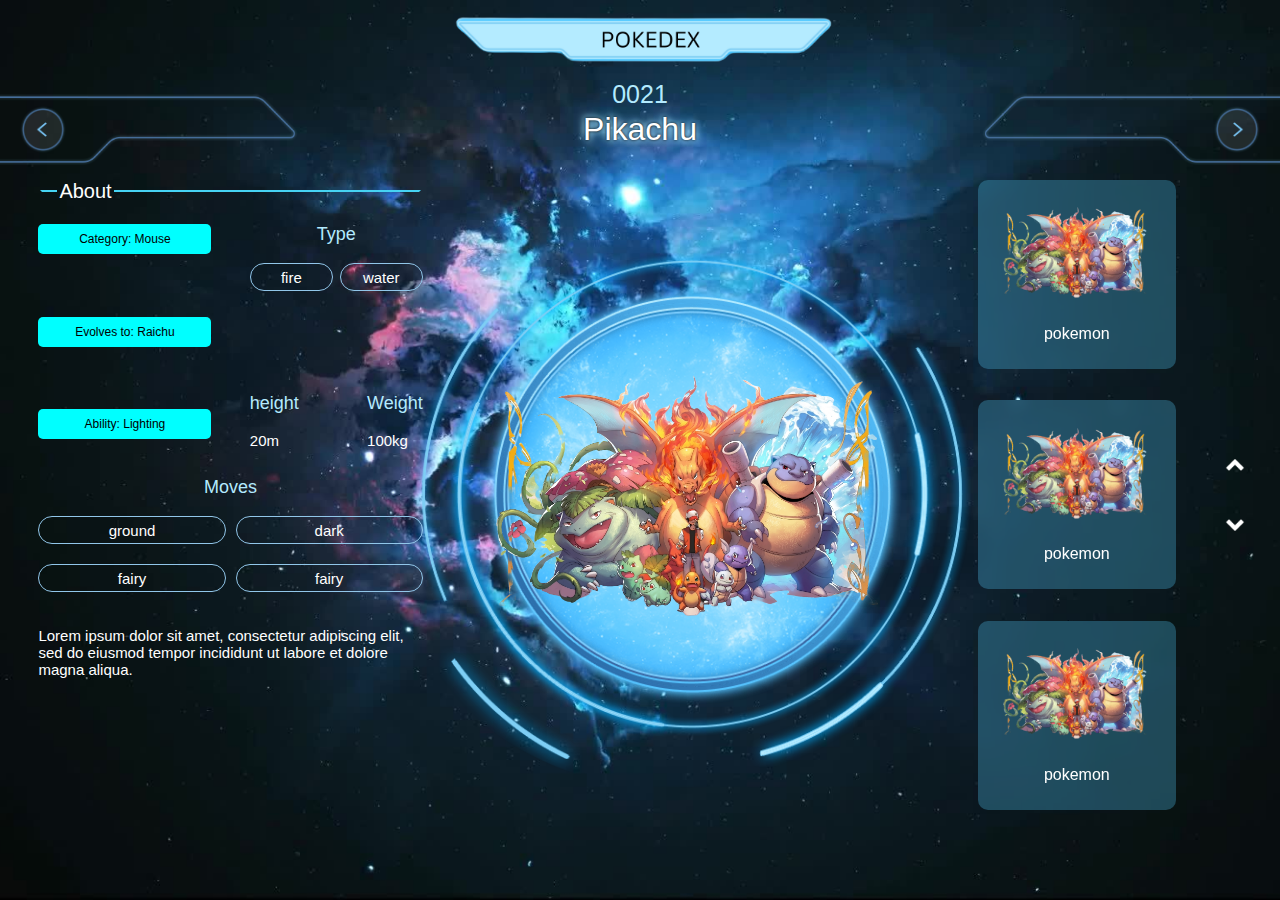
==== commit 1e73f365: "added extra coloumn to each evolution container in the right section" ====
--- a/card.html
+++ b/card.html
@@ -19,8 +19,8 @@
     <!-- nav-bar -->
     <nav>
         <img src="/images/pokdex-title.png" id="nav-title">
-          <!-- slider -->
-          <div id = "pokedex-slider">
+        <!-- slider -->
+        <div id = "pokedex-slider">
             <div id="left-slider-bkg">
                 <img src="images/icons/arrow_left_btn.png" id="left-arrow">
             </div>
@@ -34,11 +34,10 @@
         </div>
     </nav>
 
-  
     <!-- main -->
     <div id="main-container">
         <section id = "pokemon-container">
-              <!-- left section -->
+            <!-- left section -->
             <div id = "pokemon-card-left-section">
                 <!-- top -->
                 <div id="top-left-section">
@@ -48,7 +47,7 @@
                     <!-- top container -->
                     <div id="pokemon-details-container">
                         <!-- left section -->
-                         <div id="about-info-container">
+                        <div id="about-info-container">
                             <div id="about-category">
                                 <p>Category: Mouse</p>
                             </div>
@@ -109,7 +108,6 @@
                 <img src="images/pokemon_circle_bg.png" id = "circle">
                 <img src="images/pokemon_bg.png" id="rotate">
             </div>
-           
         
             <!-- right section -->
             <div id = "pokemon-card-right-section">
@@ -118,9 +116,9 @@
                     <img id ="down-arrow" src="images/icons/expand-arrow.png">
                 </div>
                 <div id="evolution-chain-container">
-                    <div class="pokemon-evolution"><img src="#" id="evolve-01"></div>
-                    <div class="pokemon-evolution"><img src="#" id="evolve-02"></div>
-                    <div class="pokemon-evolution"><img src="#" id="evolve-03"></div>
+                    <div class="pokemon-evolution"><img src="images/landing-background.png" id="evolve-01"><p>pokemon</p></div>
+                    <div class="pokemon-evolution"><img src="images/landing-background.png" id="evolve-02"><p>pokemon</p></div>
+                    <div class="pokemon-evolution"><img src="images/landing-background.png" id="evolve-03"><p>pokemon</p></div>
                 </div>
             </div>
         </section>
--- a/css/pokemonStatsPage/card.css
+++ b/css/pokemonStatsPage/card.css
@@ -20,7 +20,7 @@
         flex-direction: column;
         margin-top:100px;
         height:120vh;
-        width:90%;
+        width:92%;
         margin:auto;
     }
 
--- a/css/general.css
+++ b/css/general.css
@@ -18,7 +18,7 @@
 }
 
 #main-container{
-    max-width:90%;
+    max-width:94%;
     margin:auto;
     z-index:100;
 }
--- a/css/pokemonStatsPage/leftSection.css
+++ b/css/pokemonStatsPage/leftSection.css
@@ -6,7 +6,6 @@
     position:relative;
     margin-right: 50px;
     height:100%;
-  
   }
   
   /* ------------top left section ------------------*/
@@ -183,7 +182,8 @@
     #pokemon-card-left-section{
       width:100%;
       margin-top:10px;
-      margin-right:20px;;
+      /* margin-right:20px;; */
+      margin: auto;
     }
 
     #pokemon-details-container{
--- a/css/pokemonStatsPage/rightSection.css
+++ b/css/pokemonStatsPage/rightSection.css
@@ -1,17 +1,17 @@
 
 /* ------------------------------------------------------right section -----------------------------------------------*/
 #pokemon-card-right-section{
-    width:40%;
+    width:30%;
     display:flex;
     justify-content: space-between;
     align-items: center;
     height:100%;
-    margin-left:50px;
+    /* margin-left:50px; */
   }
   
   #evolution-chain-container{
     height:100%;
-    width:50%;
+    width:60%;
     margin: auto;
     display:flex;
     flex-direction: column;
@@ -29,15 +29,22 @@
     border-radius: 10px;
     cursor: pointer;
     display:flex;
+    flex-direction: column;
     align-items: center;
-    justify-content: center;
+    justify-content: space-evenly;
   
+  }
+
+  .pokemon-evolution p{
+    margin:0px;
+    font-size:16px;
+    color:white;
   }
   
   #evolve-01,
   #evolve-02,
   #evolve-03{
-    width:60%;
+    width:75%;
   }
   #arrows{
     display:flex;
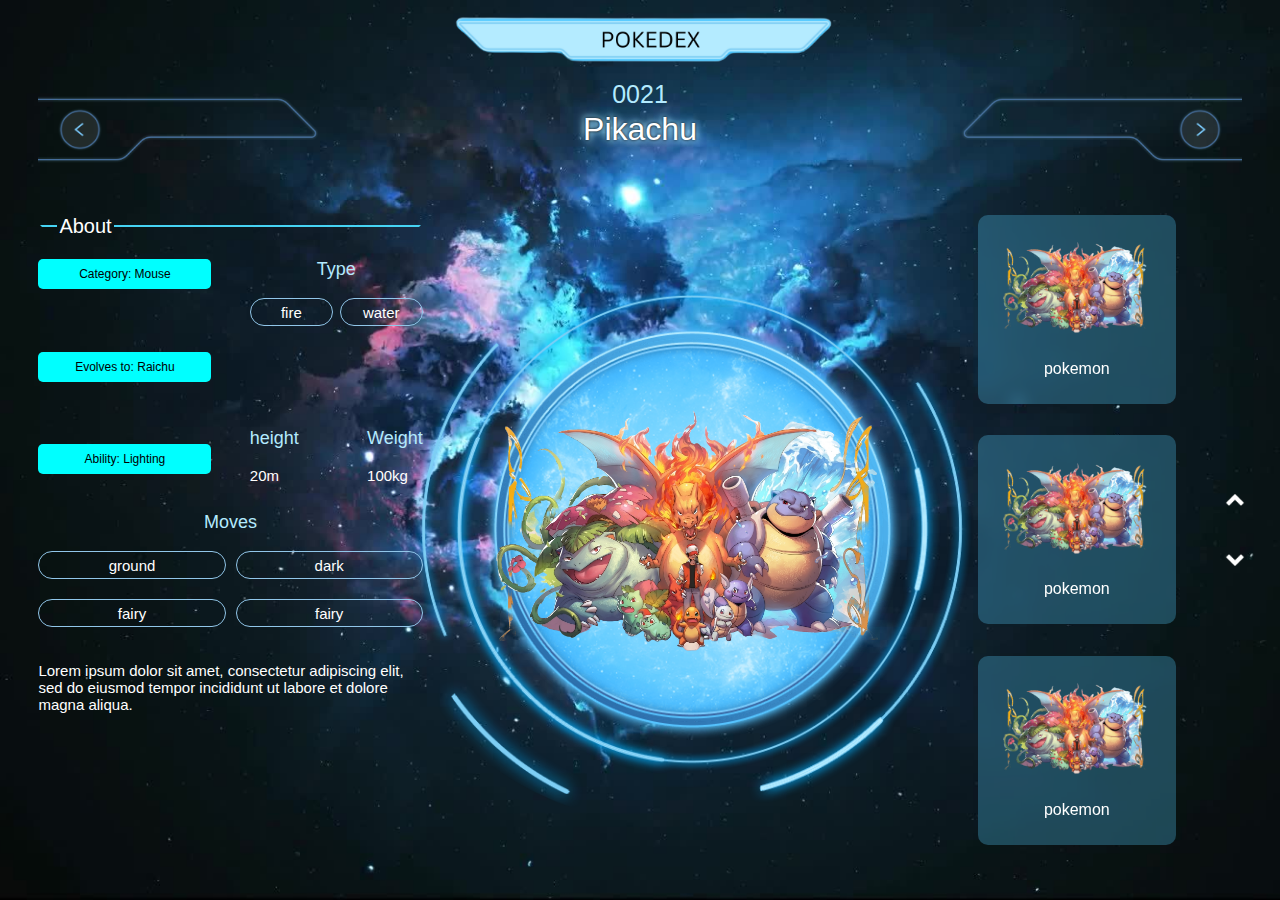
==== commit 0b3e62e5: "fixed: eventlister for cards now functional" ====
--- a/card.html
+++ b/card.html
@@ -19,7 +19,11 @@
     <!-- nav-bar -->
     <nav>
         <img src="/images/pokdex-title.png" id="nav-title">
-        <!-- slider -->
+    </nav>
+
+    <!-- main -->
+    <div id="main-container">
+          <!-- slider -->
         <div id = "pokedex-slider">
             <div id="left-slider-bkg">
                 <img src="images/icons/arrow_left_btn.png" id="left-arrow">
@@ -32,10 +36,6 @@
                 <img src="/images/icons/arrow_right_btn.png" id = "right-arrow">
             </div>
         </div>
-    </nav>
-
-    <!-- main -->
-    <div id="main-container">
         <section id = "pokemon-container">
             <!-- left section -->
             <div id = "pokemon-card-left-section">
--- a/css/pokemonStatsPage/card.css
+++ b/css/pokemonStatsPage/card.css
@@ -5,7 +5,7 @@
     align-items: center;
     margin: auto;
     /* justify-content: center; */
-    margin-bottom:50px;
+    margin-top:35px;
 
   }
 
@@ -18,7 +18,6 @@
     #pokemon-container {
         display: flex;
         flex-direction: column;
-        margin-top:100px;
         height:120vh;
         width:92%;
         margin:auto;
--- a/css/pokemonStatsPage/middleSection.css
+++ b/css/pokemonStatsPage/middleSection.css
@@ -38,7 +38,7 @@
   
 
   
-  @media (max-width: 920px) {
+  @media (max-width: 800px) {
     #pokemon-bkg-container,
     #circle{
       width:70%;
@@ -50,8 +50,9 @@
 
     #pokemon-bkg-container {
         order: -1; /* Places the middle section on top */
-        margin-bottom:100px;
+        margin-bottom:160px;
         margin-top:100px;
+        height:40%;
     }
 }
 
